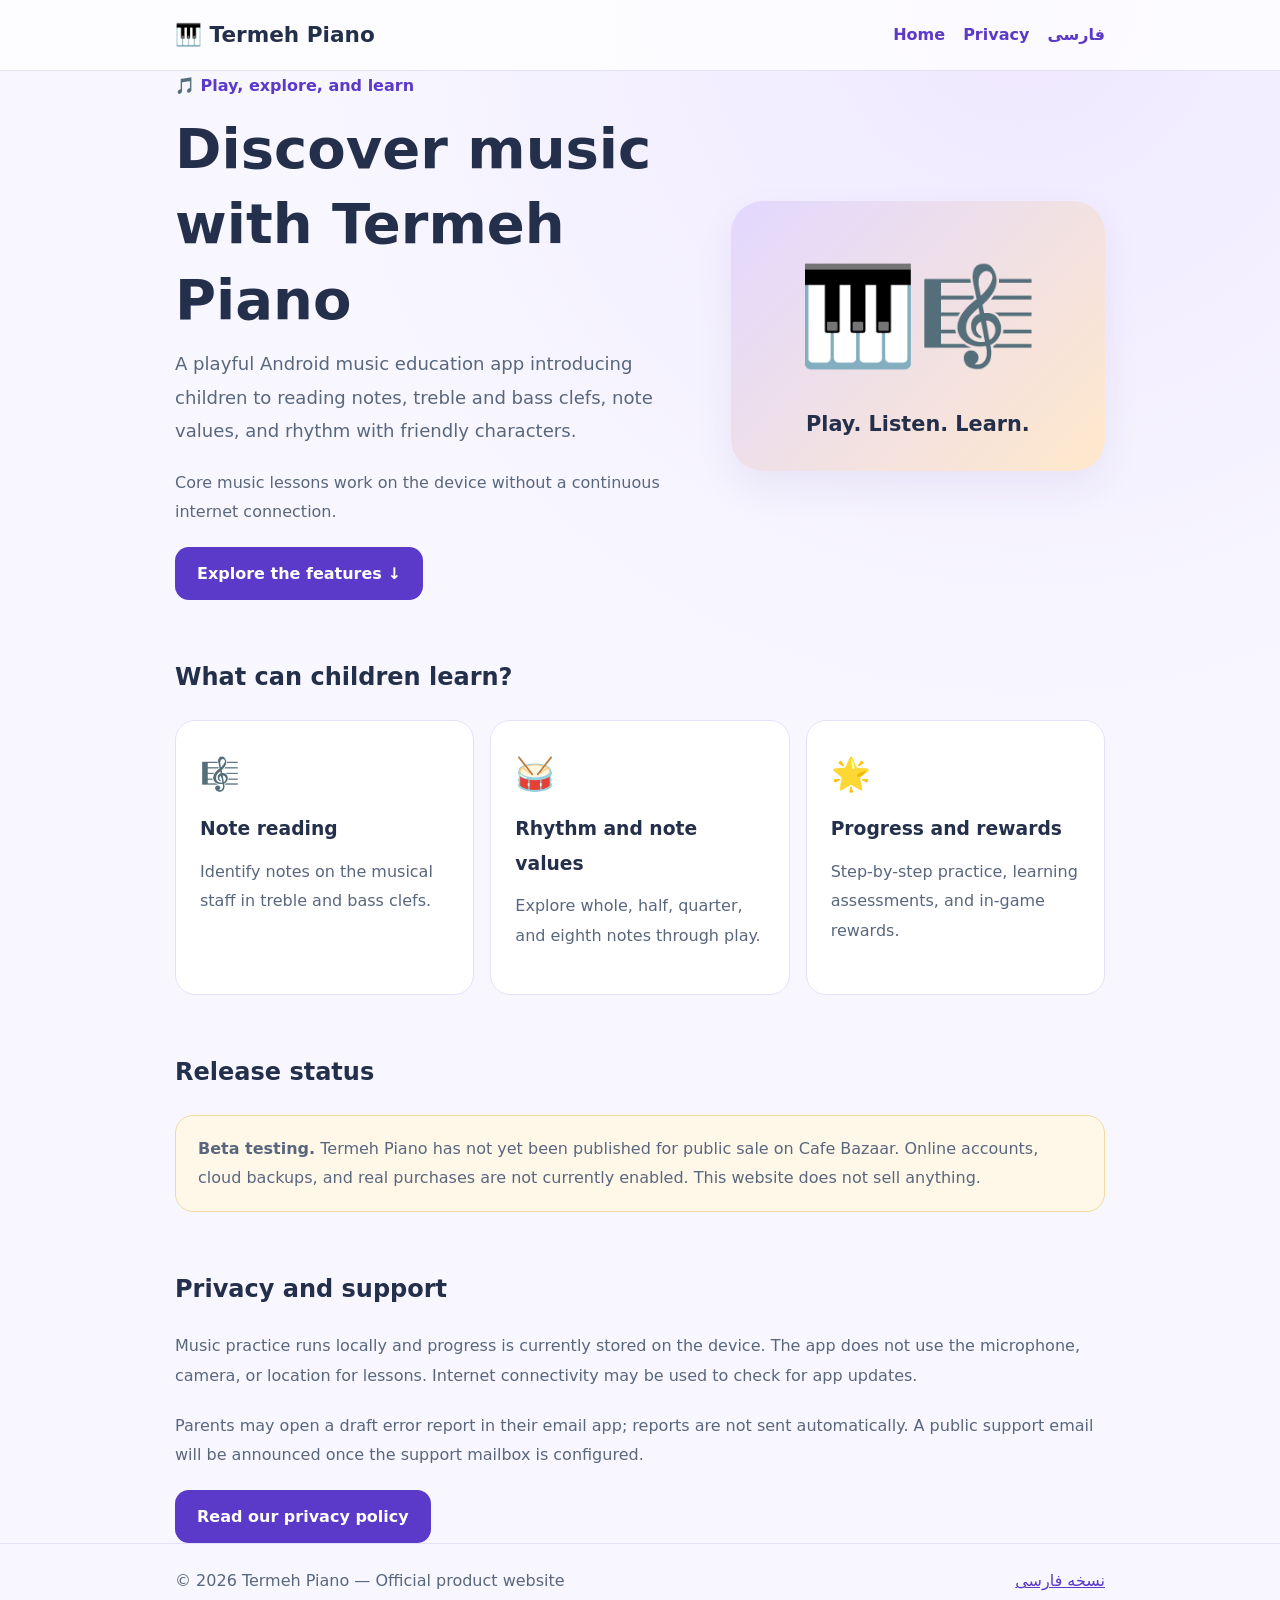
==== docs/en/index.html @ f17fe212 "Create bilingual Termeh Piano official website and child privacy pages" ====
<!doctype html><html lang="en" dir="ltr"><head><meta charset="utf-8"><meta name="viewport" content="width=device-width,initial-scale=1"><meta name="description" content="Termeh Piano official website — a playful music education app for children"><title>Termeh Piano | Music learning for children</title><link rel="stylesheet" href="../styles.css"></head><body><header><div class="wrap"><a class="logo" href="./">🎹 Termeh Piano</a><nav aria-label="Main navigation"><a href="./">Home</a><a href="privacy.html">Privacy</a><a href="../">فارسی</a></nav></div></header><main class="wrap"><section class="hero"><div><div class="eyebrow">🎵 Play, explore, and learn</div><h1>Discover music with Termeh Piano</h1><p class="lead">A playful Android music education app introducing children to reading notes, treble and bass clefs, note values, and rhythm with friendly characters.</p><p>Core music lessons work on the device without a continuous internet connection.</p><a class="btn" href="#features">Explore the features ↓</a></div><div class="art" role="img" aria-label="Illustration of piano and musical notes"><div><span>🎹🎼</span><strong>Play. Listen. Learn.</strong></div></div></section><section class="section" id="features"><h2>What can children learn?</h2><div class="grid"><article class="card"><div class="icon">🎼</div><h3>Note reading</h3><p>Identify notes on the musical staff in treble and bass clefs.</p></article><article class="card"><div class="icon">🥁</div><h3>Rhythm and note values</h3><p>Explore whole, half, quarter, and eighth notes through play.</p></article><article class="card"><div class="icon">🌟</div><h3>Progress and rewards</h3><p>Step-by-step practice, learning assessments, and in-game rewards.</p></article></div></section><section class="section"><h2>Release status</h2><div class="notice"><p><strong>Beta testing.</strong> Termeh Piano has not yet been published for public sale on Cafe Bazaar. Online accounts, cloud backups, and real purchases are not currently enabled. This website does not sell anything.</p></div></section><section class="section"><h2>Privacy and support</h2><p>Music practice runs locally and progress is currently stored on the device. The app does not use the microphone, camera, or location for lessons. Internet connectivity may be used to check for app updates.</p><p>Parents may open a draft error report in their email app; reports are not sent automatically. A public support email will be announced once the support mailbox is configured.</p><a class="btn" href="privacy.html">Read our privacy policy</a></section></main><footer><div class="wrap"><span>© 2026 Termeh Piano — Official product website</span><a href="../">نسخه فارسی</a></div></footer></body></html>
---- docs/styles.css ----
:root{color-scheme:light;--ink:#24304b;--muted:#59677e;--bg:#f8f7ff;--card:#fff;--accent:#5b39c9;--line:#e6e1fa}*{box-sizing:border-box}body{margin:0;background:radial-gradient(circle at 80% 0,#efe8ff,transparent 38%),var(--bg);font-family:system-ui,-apple-system,"Segoe UI",Tahoma,sans-serif;color:var(--ink);line-height:1.85}a{color:var(--accent)}a:focus-visible{outline:3px solid #f3b44c;outline-offset:4px;border-radius:4px}.wrap{max-width:970px;margin:auto;padding:0 20px}header{border-bottom:1px solid var(--line);background:#ffffffc9}header .wrap{display:flex;align-items:center;justify-content:space-between;gap:18px;padding-top:15px;padding-bottom:15px;flex-wrap:wrap}.logo{text-decoration:none;font-size:1.35rem;font-weight:850;color:var(--ink)}nav{display:flex;gap:18px;flex-wrap:wrap}nav a{text-decoration:none;font-weight:700}main{padding:45px 0 55px}.hero{display:grid;grid-template-columns:1.4fr 1fr;gap:32px;align-items:center}.eyebrow{font-weight:800;color:var(--accent)}h1{font-size:clamp(2rem,5vw,3.5rem);line-height:1.35;margin:10px 0}h2{font-size:1.5rem;margin:10px 0 20px}p{margin:10px 0 20px;color:var(--muted)}.lead{font-size:1.13rem}.art{min-height:270px;background:linear-gradient(135deg,#e2d8ff,#ffe8cb);border-radius:32px;display:grid;place-items:center;text-align:center;box-shadow:0 16px 38px #32247a12}.art span{font-size:6rem}.art strong{display:block;font-size:1.3rem}.btn{display:inline-block;padding:12px 22px;border-radius:14px;background:var(--accent);color:white;text-decoration:none;font-weight:800}.section{margin-top:55px}.grid{display:grid;grid-template-columns:repeat(3,1fr);gap:16px}.card{background:var(--card);padding:24px;border:1px solid var(--line);border-radius:20px}.card .icon{font-size:2rem}.card h3{margin:8px 0}.notice{background:#fff8e9;border:1px solid #f1d99f;border-radius:18px;padding:18px 22px}.notice p{margin:0}footer{border-top:1px solid var(--line);padding:22px 0;color:var(--muted)}footer .wrap{display:flex;gap:16px;flex-wrap:wrap;justify-content:space-between}.textpage{max-width:800px}.textpage h2{margin-top:32px}.textpage li{margin:8px 0}@media(max-width:680px){.hero{grid-template-columns:1fr}.grid{grid-template-columns:1fr}.art{min-height:190px}.art span{font-size:4rem}main{padding-top:24px}}
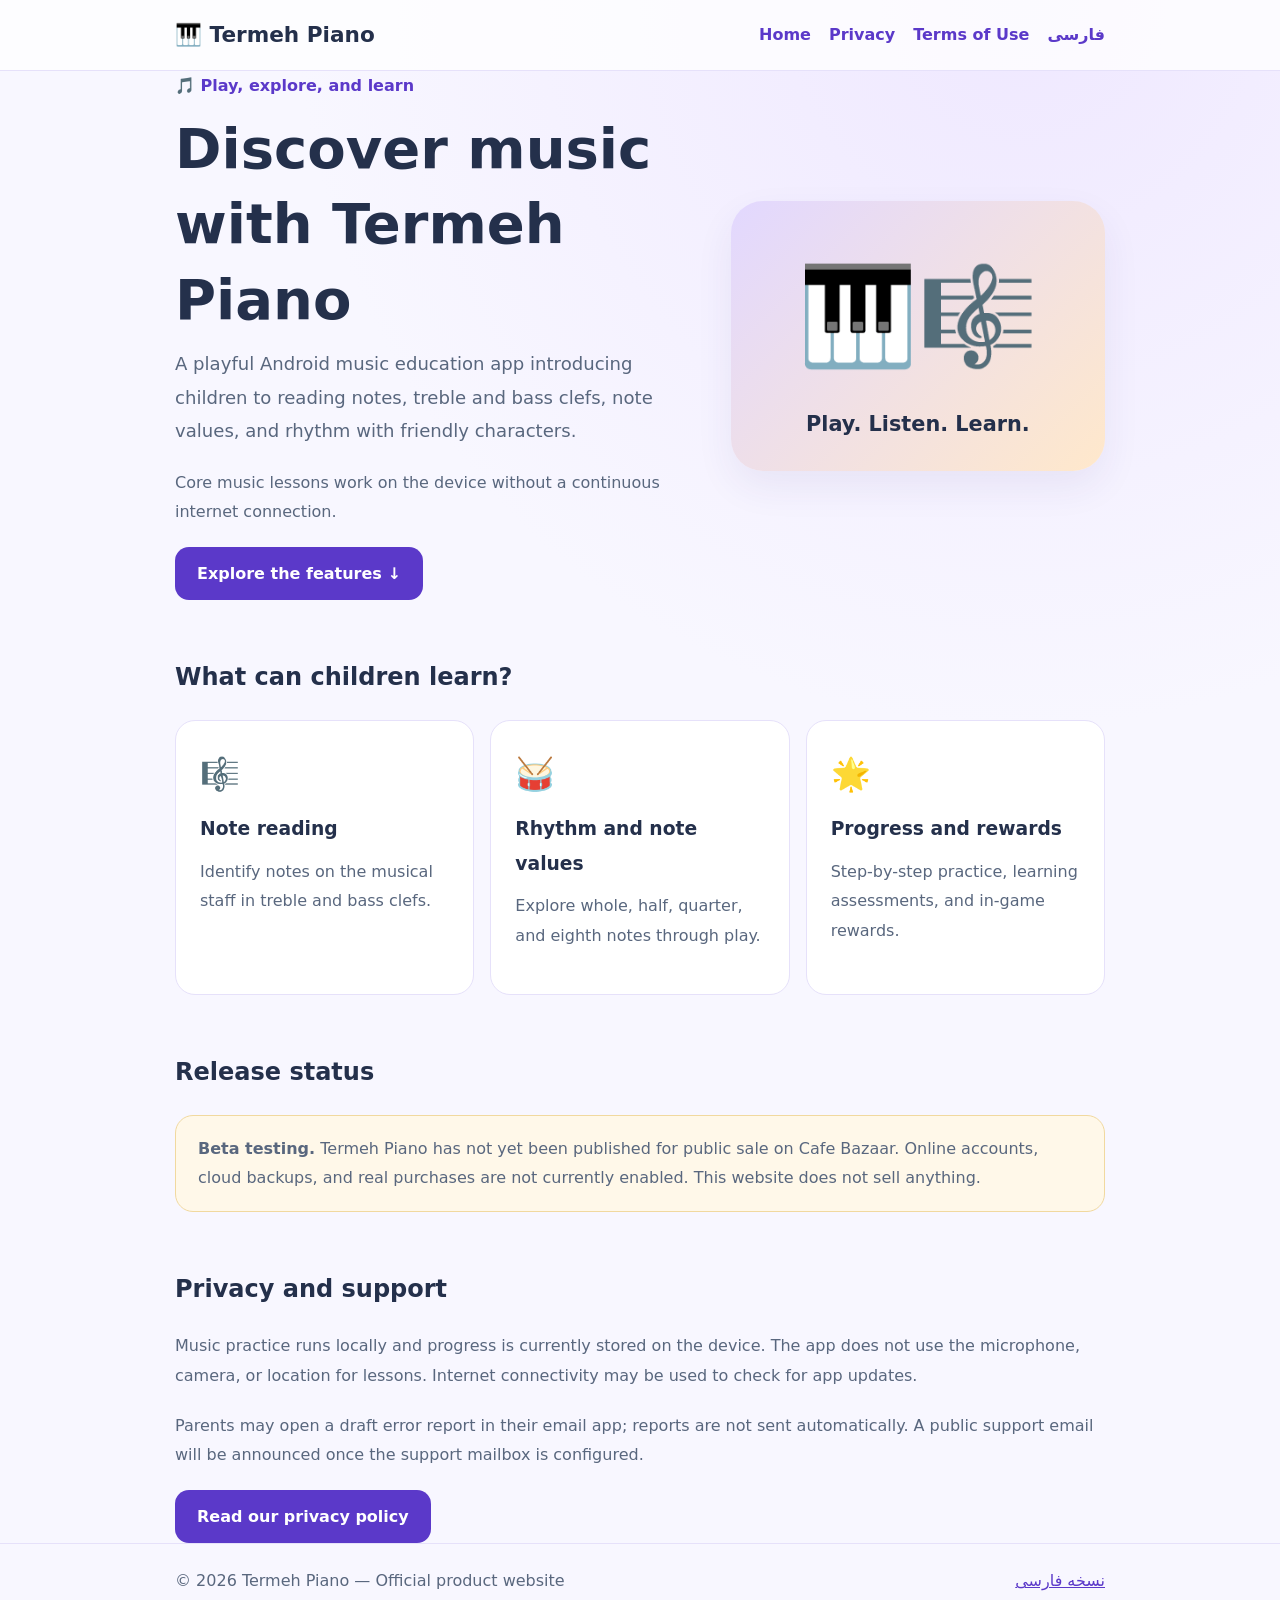
==== commit b90bf3aa: "Expose new Terms of Use in official English website navigation" ====
--- a/docs/en/index.html
+++ b/docs/en/index.html
@@ -1 +1 @@
-<!doctype html><html lang="en" dir="ltr"><head><meta charset="utf-8"><meta name="viewport" content="width=device-width,initial-scale=1"><meta name="description" content="Termeh Piano official website — a playful music education app for children"><title>Termeh Piano | Music learning for children</title><link rel="stylesheet" href="../styles.css"></head><body><header><div class="wrap"><a class="logo" href="./">🎹 Termeh Piano</a><nav aria-label="Main navigation"><a href="./">Home</a><a href="privacy.html">Privacy</a><a href="../">فارسی</a></nav></div></header><main class="wrap"><section class="hero"><div><div class="eyebrow">🎵 Play, explore, and learn</div><h1>Discover music with Termeh Piano</h1><p class="lead">A playful Android music education app introducing children to reading notes, treble and bass clefs, note values, and rhythm with friendly characters.</p><p>Core music lessons work on the device without a continuous internet connection.</p><a class="btn" href="#features">Explore the features ↓</a></div><div class="art" role="img" aria-label="Illustration of piano and musical notes"><div><span>🎹🎼</span><strong>Play. Listen. Learn.</strong></div></div></section><section class="section" id="features"><h2>What can children learn?</h2><div class="grid"><article class="card"><div class="icon">🎼</div><h3>Note reading</h3><p>Identify notes on the musical staff in treble and bass clefs.</p></article><article class="card"><div class="icon">🥁</div><h3>Rhythm and note values</h3><p>Explore whole, half, quarter, and eighth notes through play.</p></article><article class="card"><div class="icon">🌟</div><h3>Progress and rewards</h3><p>Step-by-step practice, learning assessments, and in-game rewards.</p></article></div></section><section class="section"><h2>Release status</h2><div class="notice"><p><strong>Beta testing.</strong> Termeh Piano has not yet been published for public sale on Cafe Bazaar. Online accounts, cloud backups, and real purchases are not currently enabled. This website does not sell anything.</p></div></section><section class="section"><h2>Privacy and support</h2><p>Music practice runs locally and progress is currently stored on the device. The app does not use the microphone, camera, or location for lessons. Internet connectivity may be used to check for app updates.</p><p>Parents may open a draft error report in their email app; reports are not sent automatically. A public support email will be announced once the support mailbox is configured.</p><a class="btn" href="privacy.html">Read our privacy policy</a></section></main><footer><div class="wrap"><span>© 2026 Termeh Piano — Official product website</span><a href="../">نسخه فارسی</a></div></footer></body></html>+<!doctype html><html lang="en" dir="ltr"><head><meta charset="utf-8"><meta name="viewport" content="width=device-width,initial-scale=1"><meta name="description" content="Termeh Piano official website — a playful music education app for children"><title>Termeh Piano | Music learning for children</title><link rel="stylesheet" href="../styles.css"></head><body><header><div class="wrap"><a class="logo" href="./">🎹 Termeh Piano</a><nav aria-label="Main navigation"><a href="./">Home</a><a href="privacy.html">Privacy</a><a href="terms.html">Terms of Use</a><a href="../">فارسی</a></nav></div></header><main class="wrap"><section class="hero"><div><div class="eyebrow">🎵 Play, explore, and learn</div><h1>Discover music with Termeh Piano</h1><p class="lead">A playful Android music education app introducing children to reading notes, treble and bass clefs, note values, and rhythm with friendly characters.</p><p>Core music lessons work on the device without a continuous internet connection.</p><a class="btn" href="#features">Explore the features ↓</a></div><div class="art" role="img" aria-label="Illustration of piano and musical notes"><div><span>🎹🎼</span><strong>Play. Listen. Learn.</strong></div></div></section><section class="section" id="features"><h2>What can children learn?</h2><div class="grid"><article class="card"><div class="icon">🎼</div><h3>Note reading</h3><p>Identify notes on the musical staff in treble and bass clefs.</p></article><article class="card"><div class="icon">🥁</div><h3>Rhythm and note values</h3><p>Explore whole, half, quarter, and eighth notes through play.</p></article><article class="card"><div class="icon">🌟</div><h3>Progress and rewards</h3><p>Step-by-step practice, learning assessments, and in-game rewards.</p></article></div></section><section class="section"><h2>Release status</h2><div class="notice"><p><strong>Beta testing.</strong> Termeh Piano has not yet been published for public sale on Cafe Bazaar. Online accounts, cloud backups, and real purchases are not currently enabled. This website does not sell anything.</p></div></section><section class="section"><h2>Privacy and support</h2><p>Music practice runs locally and progress is currently stored on the device. The app does not use the microphone, camera, or location for lessons. Internet connectivity may be used to check for app updates.</p><p>Parents may open a draft error report in their email app; reports are not sent automatically. A public support email will be announced once the support mailbox is configured.</p><a class="btn" href="privacy.html">Read our privacy policy</a></section></main><footer><div class="wrap"><span>© 2026 Termeh Piano — Official product website</span><a href="../">نسخه فارسی</a></div></footer></body></html>
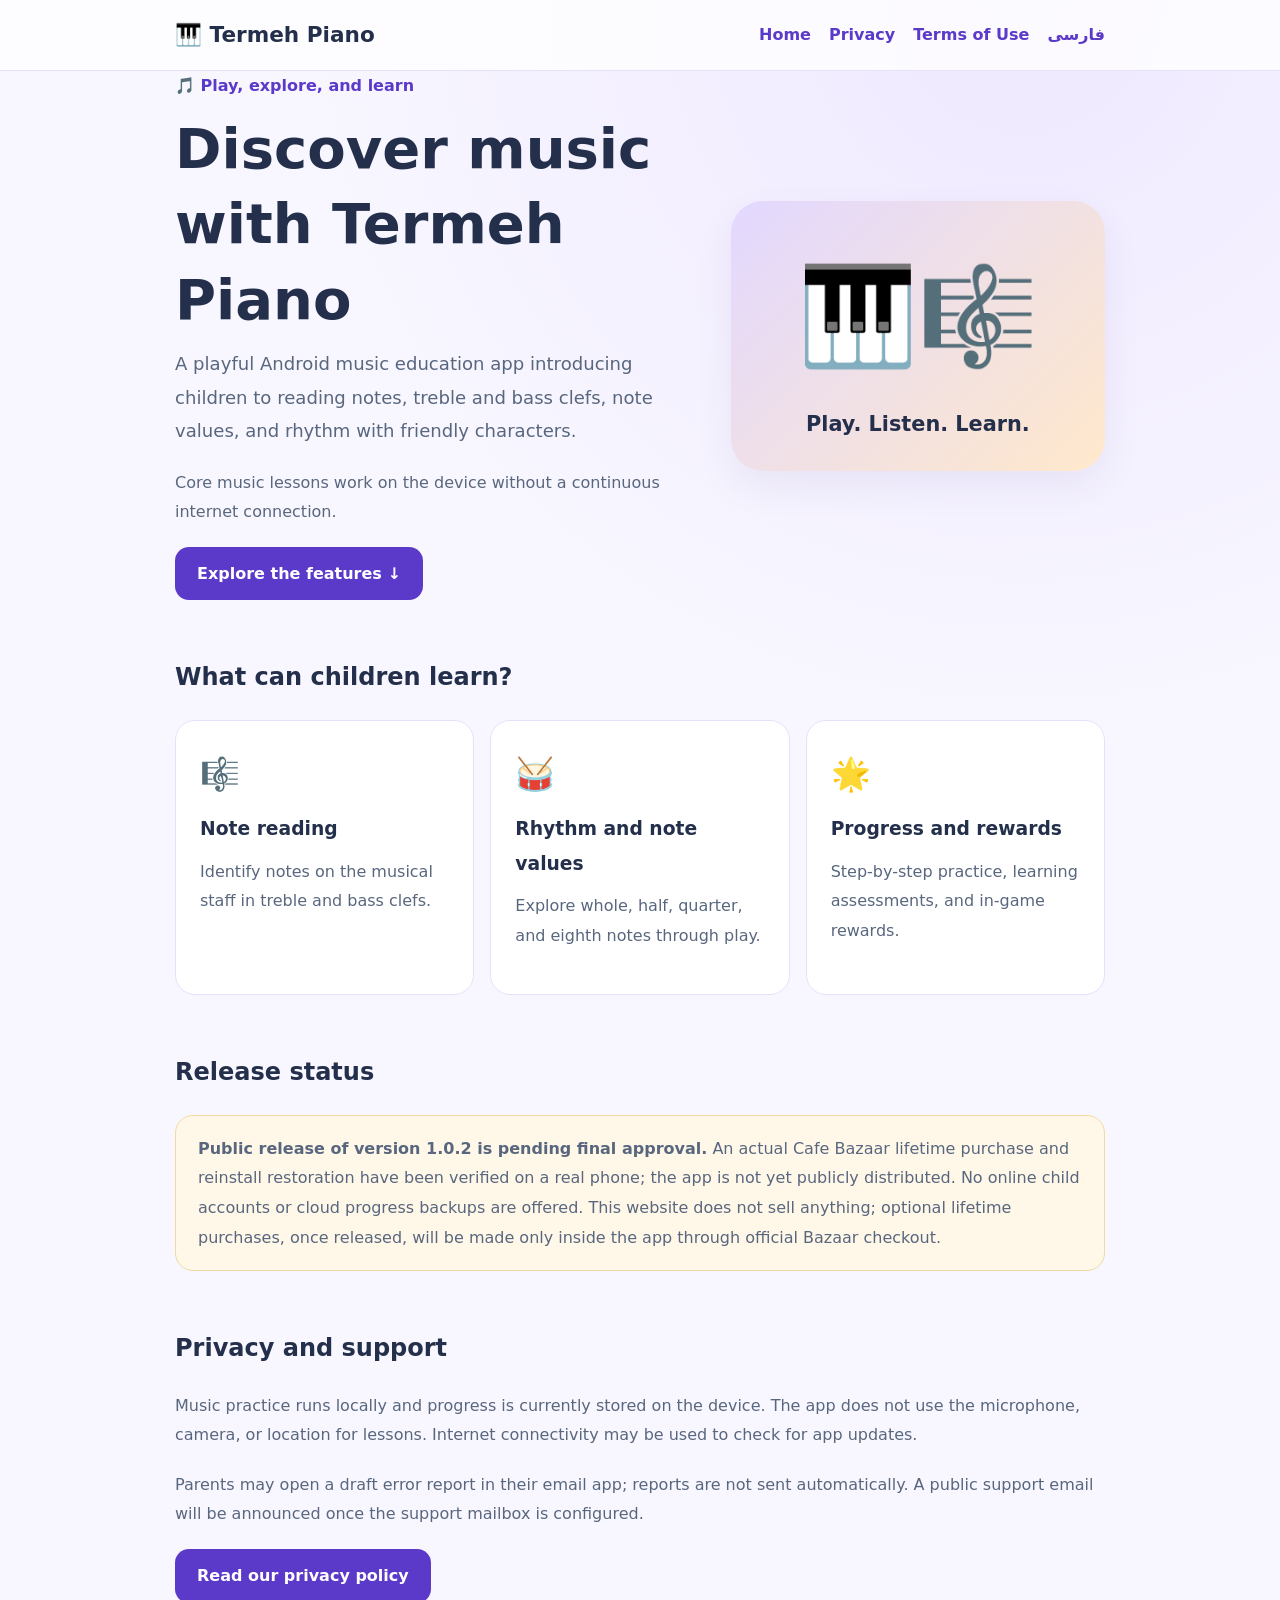
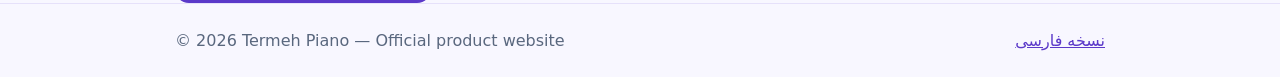
==== commit dc9c796d: "Remove stale beta-only public statements while preserving pre-publication restriction" ====
--- a/docs/en/index.html
+++ b/docs/en/index.html
@@ -1 +1 @@
-<!doctype html><html lang="en" dir="ltr"><head><meta charset="utf-8"><meta name="viewport" content="width=device-width,initial-scale=1"><meta name="description" content="Termeh Piano official website — a playful music education app for children"><title>Termeh Piano | Music learning for children</title><link rel="stylesheet" href="../styles.css"></head><body><header><div class="wrap"><a class="logo" href="./">🎹 Termeh Piano</a><nav aria-label="Main navigation"><a href="./">Home</a><a href="privacy.html">Privacy</a><a href="terms.html">Terms of Use</a><a href="../">فارسی</a></nav></div></header><main class="wrap"><section class="hero"><div><div class="eyebrow">🎵 Play, explore, and learn</div><h1>Discover music with Termeh Piano</h1><p class="lead">A playful Android music education app introducing children to reading notes, treble and bass clefs, note values, and rhythm with friendly characters.</p><p>Core music lessons work on the device without a continuous internet connection.</p><a class="btn" href="#features">Explore the features ↓</a></div><div class="art" role="img" aria-label="Illustration of piano and musical notes"><div><span>🎹🎼</span><strong>Play. Listen. Learn.</strong></div></div></section><section class="section" id="features"><h2>What can children learn?</h2><div class="grid"><article class="card"><div class="icon">🎼</div><h3>Note reading</h3><p>Identify notes on the musical staff in treble and bass clefs.</p></article><article class="card"><div class="icon">🥁</div><h3>Rhythm and note values</h3><p>Explore whole, half, quarter, and eighth notes through play.</p></article><article class="card"><div class="icon">🌟</div><h3>Progress and rewards</h3><p>Step-by-step practice, learning assessments, and in-game rewards.</p></article></div></section><section class="section"><h2>Release status</h2><div class="notice"><p><strong>Beta testing.</strong> Termeh Piano has not yet been published for public sale on Cafe Bazaar. Online accounts, cloud backups, and real purchases are not currently enabled. This website does not sell anything.</p></div></section><section class="section"><h2>Privacy and support</h2><p>Music practice runs locally and progress is currently stored on the device. The app does not use the microphone, camera, or location for lessons. Internet connectivity may be used to check for app updates.</p><p>Parents may open a draft error report in their email app; reports are not sent automatically. A public support email will be announced once the support mailbox is configured.</p><a class="btn" href="privacy.html">Read our privacy policy</a></section></main><footer><div class="wrap"><span>© 2026 Termeh Piano — Official product website</span><a href="../">نسخه فارسی</a></div></footer></body></html>+<!doctype html><html lang="en" dir="ltr"><head><meta charset="utf-8"><meta name="viewport" content="width=device-width,initial-scale=1"><meta name="description" content="Termeh Piano official website — a playful music education app for children"><title>Termeh Piano | Music learning for children</title><link rel="stylesheet" href="../styles.css"></head><body><header><div class="wrap"><a class="logo" href="./">🎹 Termeh Piano</a><nav aria-label="Main navigation"><a href="./">Home</a><a href="privacy.html">Privacy</a><a href="terms.html">Terms of Use</a><a href="../">فارسی</a></nav></div></header><main class="wrap"><section class="hero"><div><div class="eyebrow">🎵 Play, explore, and learn</div><h1>Discover music with Termeh Piano</h1><p class="lead">A playful Android music education app introducing children to reading notes, treble and bass clefs, note values, and rhythm with friendly characters.</p><p>Core music lessons work on the device without a continuous internet connection.</p><a class="btn" href="#features">Explore the features ↓</a></div><div class="art" role="img" aria-label="Illustration of piano and musical notes"><div><span>🎹🎼</span><strong>Play. Listen. Learn.</strong></div></div></section><section class="section" id="features"><h2>What can children learn?</h2><div class="grid"><article class="card"><div class="icon">🎼</div><h3>Note reading</h3><p>Identify notes on the musical staff in treble and bass clefs.</p></article><article class="card"><div class="icon">🥁</div><h3>Rhythm and note values</h3><p>Explore whole, half, quarter, and eighth notes through play.</p></article><article class="card"><div class="icon">🌟</div><h3>Progress and rewards</h3><p>Step-by-step practice, learning assessments, and in-game rewards.</p></article></div></section><section class="section"><h2>Release status</h2><div class="notice"><p><strong>Public release of version 1.0.2 is pending final approval.</strong> An actual Cafe Bazaar lifetime purchase and reinstall restoration have been verified on a real phone; the app is not yet publicly distributed. No online child accounts or cloud progress backups are offered. This website does not sell anything; optional lifetime purchases, once released, will be made only inside the app through official Bazaar checkout.</p></div></section><section class="section"><h2>Privacy and support</h2><p>Music practice runs locally and progress is currently stored on the device. The app does not use the microphone, camera, or location for lessons. Internet connectivity may be used to check for app updates.</p><p>Parents may open a draft error report in their email app; reports are not sent automatically. A public support email will be announced once the support mailbox is configured.</p><a class="btn" href="privacy.html">Read our privacy policy</a></section></main><footer><div class="wrap"><span>© 2026 Termeh Piano — Official product website</span><a href="../">نسخه فارسی</a></div></footer></body></html>
